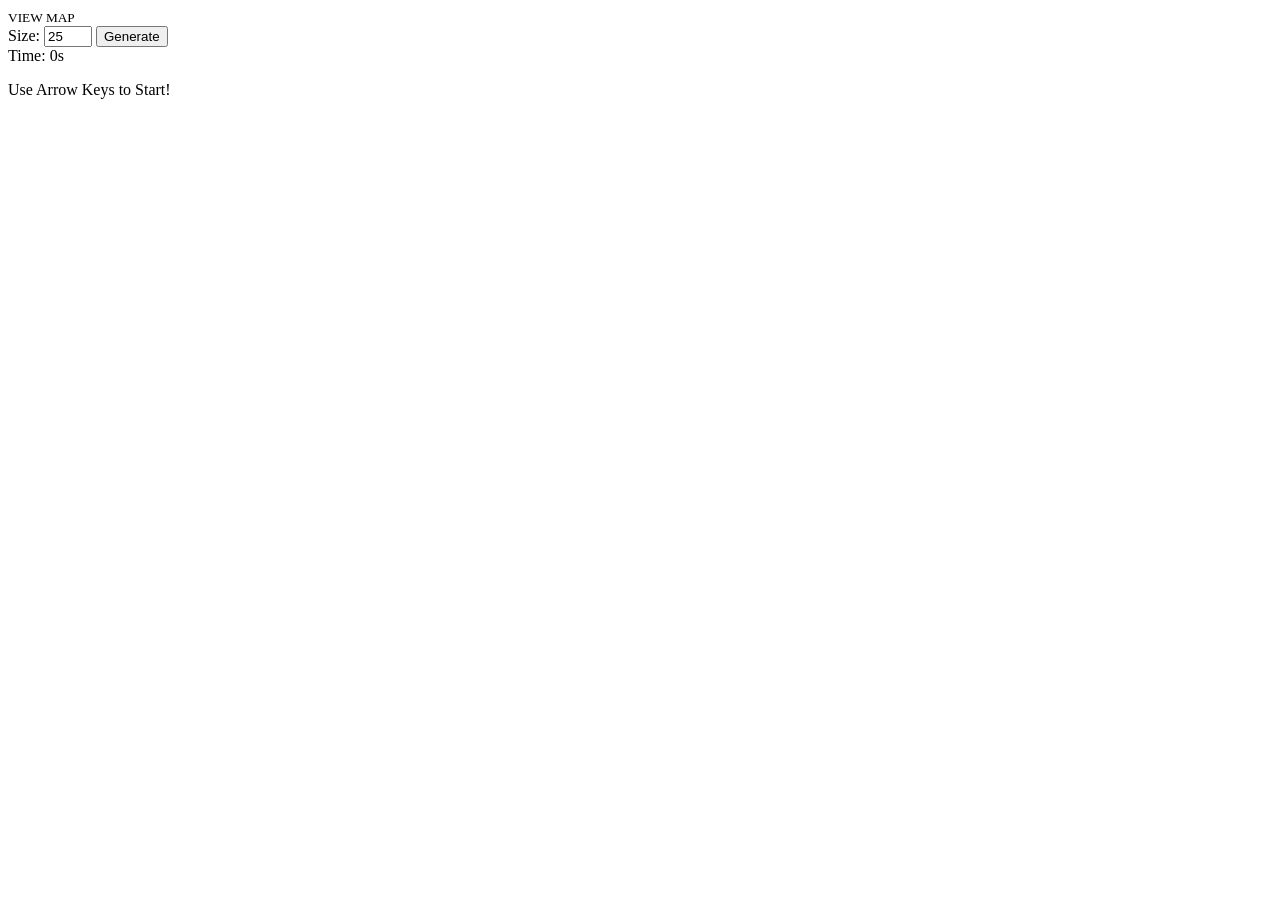
==== maze_game/index.html @ 267b0381 "Create index.html" ====
<!DOCTYPE html>
<html lang="en">
<head>
    <meta charset="UTF-8">
    <meta name="viewport" content="width=device-width, initial-scale=1.0">
    <title>Maze Explorer - Pro Version</title>
    <link rel="stylesheet" href="style.css">
</head>
<body>

    <div id="game-container">
        <div id="minimap-container" onclick="toggleMap()">
            <div id="minimap"></div>
            <div id="nav-hint"></div>
            <small id="map-label">VIEW MAP</small>
        </div>

        <div class="controls">
            <label>Size:</label>
            <input type="number" id="sizeInput" value="25" min="11" max="75">
            <button onclick="initGame()">Generate</button>
        </div>

        <div class="stats">Time: <span id="timer">0</span>s</div>
        
        <div id="maze-viewport"></div>
        
        <p id="status">Use Arrow Keys to Start!</p>
    </div>

    <script src="script.js"></script>
</body>
</html>
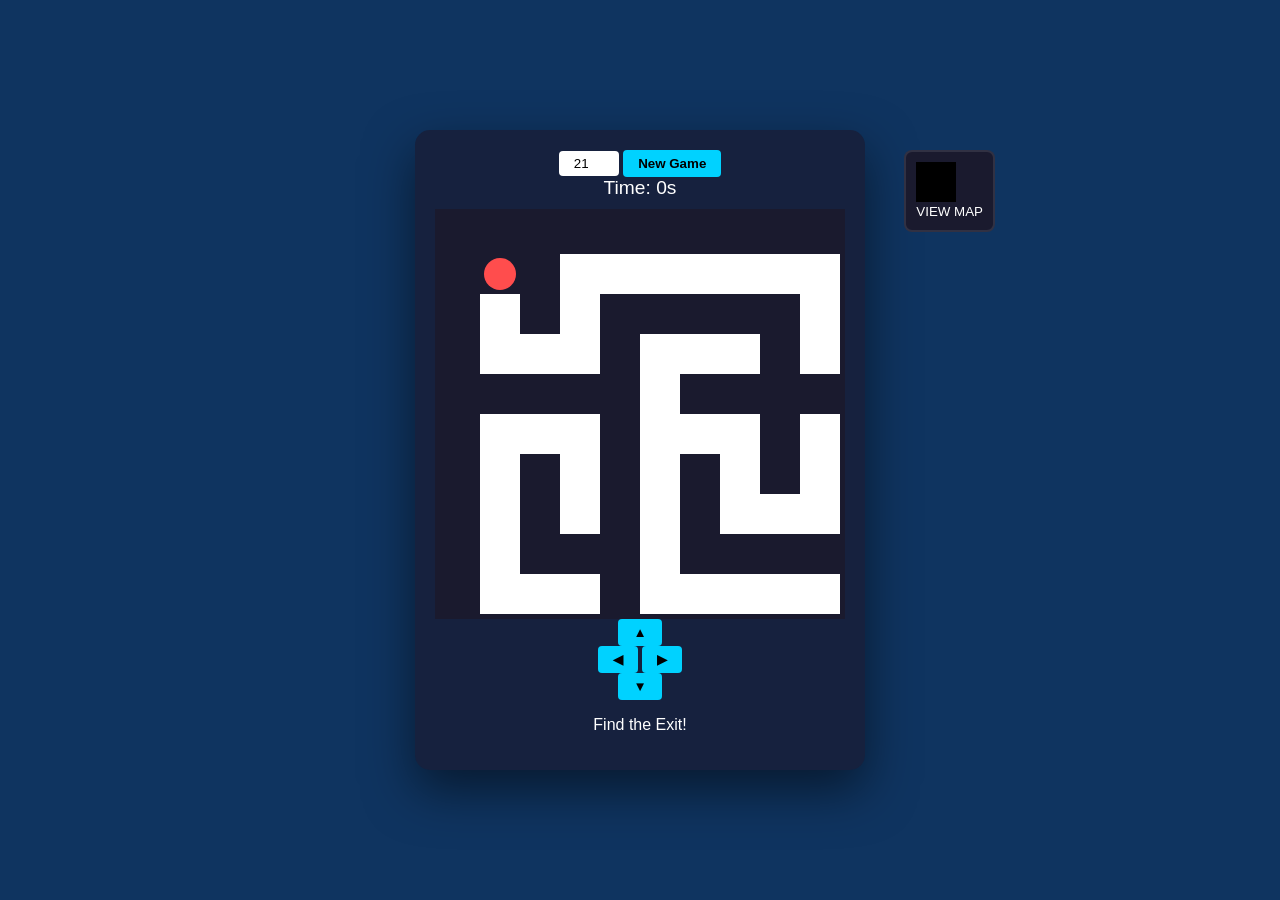
==== commit 8adda17c: "Update index.html" ====
--- a/maze_game/index.html
+++ b/maze_game/index.html
@@ -2,8 +2,8 @@
 <html lang="en">
 <head>
     <meta charset="UTF-8">
-    <meta name="viewport" content="width=device-width, initial-scale=1.0">
-    <title>Maze Explorer - Pro Version</title>
+    <meta name="viewport" content="width=device-width, initial-scale=1.0, maximum-scale=1.0, user-scalable=no">
+    <title>Maze Explorer - Mobile Ready</title>
     <link rel="stylesheet" href="style.css">
 </head>
 <body>
@@ -15,17 +15,25 @@
             <small id="map-label">VIEW MAP</small>
         </div>
 
-        <div class="controls">
-            <label>Size:</label>
-            <input type="number" id="sizeInput" value="25" min="11" max="75">
-            <button onclick="initGame()">Generate</button>
+        <div class="header-controls">
+            <input type="number" id="sizeInput" value="21" min="11" max="51">
+            <button onclick="initGame()">New Game</button>
         </div>
 
         <div class="stats">Time: <span id="timer">0</span>s</div>
         
         <div id="maze-viewport"></div>
+
+        <div class="dpad">
+            <button class="dbtn up" ontouchstart="movePlayer(0, -1)" onmousedown="movePlayer(0, -1)">▲</button>
+            <div class="dpad-mid">
+                <button class="dbtn left" ontouchstart="movePlayer(-1, 0)" onmousedown="movePlayer(-1, 0)">◀</button>
+                <button class="dbtn right" ontouchstart="movePlayer(1, 0)" onmousedown="movePlayer(1, 0)">▶</button>
+            </div>
+            <button class="dbtn down" ontouchstart="movePlayer(0, 1)" onmousedown="movePlayer(0, 1)">▼</button>
+        </div>
         
-        <p id="status">Use Arrow Keys to Start!</p>
+        <p id="status">Find the Exit!</p>
     </div>
 
     <script src="script.js"></script>
--- a/maze_game/style.css
+++ b/maze_game/style.css
@@ -0,0 +1,124 @@
+:root {
+    --wall-color: #1a1a2e;
+    --path-color: #ffffff;
+    --player-color: #ff4d4d;
+    --goal-color: #00d2ff;
+    --viewport-size: 10;
+    --cell-size: 40px;
+}
+
+body {
+    font-family: 'Segoe UI', sans-serif;
+    background: #0f3460;
+    display: flex;
+    flex-direction: column;
+    justify-content: center;
+    align-items: center;
+    height: 100vh;
+    margin: 0;
+    color: white;
+    overflow: hidden;
+}
+
+#game-container {
+    position: relative;
+    text-align: center;
+    background: #16213e;
+    padding: 20px;
+    border-radius: 15px;
+    box-shadow: 0 20px 50px rgba(0,0,0,0.5);
+}
+
+/* Controls */
+.controls {
+    margin-bottom: 15px;
+    display: flex;
+    gap: 10px;
+    justify-content: center;
+    align-items: center;
+}
+
+input {
+    width: 50px;
+    padding: 5px;
+    border-radius: 4px;
+    border: none;
+    text-align: center;
+}
+
+/* Map System */
+#minimap-container {
+    position: absolute;
+    top: 20px;
+    right: -130px;
+    cursor: pointer;
+    z-index: 100;
+    background: #1a1a2e;
+    padding: 10px;
+    border-radius: 8px;
+    border: 2px solid rgba(255,255,255,0.1);
+    transition: transform 0.2s ease;
+}
+
+#minimap {
+    display: grid;
+    width: 40px;
+    height: 40px;
+    background: #000; 
+}
+
+#minimap-container.zoomed {
+    position: fixed;
+    top: 50%;
+    left: 50%;
+    transform: translate(-50%, -50%);
+    right: auto;
+    background: rgba(5, 5, 15, 0.98);
+    padding: 30px;
+    border: 2px solid var(--goal-color);
+    max-height: 90vh;
+    max-width: 90vw;
+    overflow: auto;
+}
+
+#minimap-container.zoomed #minimap {
+    width: auto;
+    height: auto;
+}
+
+#nav-hint {
+    display: none;
+    margin-top: 20px;
+    font-weight: bold;
+    color: #ffbc00;
+    font-size: 1.2rem;
+}
+
+.zoomed #nav-hint { display: block; }
+
+/* Map Cells */
+.m-cell { width: 10px; height: 10px; }
+.m-wall { background: #333; }
+.m-path { background: #bbb; }
+.m-goal { background: var(--goal-color); box-shadow: 0 0 8px var(--goal-color); }
+.m-player { background: yellow; animation: blink 0.6s infinite; }
+
+@keyframes blink { 0%, 100% { opacity: 1; } 50% { opacity: 0.2; } }
+
+/* Main Maze */
+#maze-viewport {
+    display: grid;
+    grid-template-columns: repeat(var(--viewport-size), var(--cell-size));
+    grid-template-rows: repeat(var(--viewport-size), var(--cell-size));
+    border: 5px solid var(--wall-color);
+    background: var(--wall-color);
+}
+
+.cell { width: var(--cell-size); height: var(--cell-size); }
+.wall { background-color: var(--wall-color); }
+.path { background-color: var(--path-color); }
+.player { background-color: var(--player-color); border-radius: 50%; transform: scale(0.8); }
+.goal { background-color: var(--goal-color); }
+
+.stats { margin-bottom: 10px; font-size: 1.2rem; }
+button { padding: 6px 15px; cursor: pointer; background: var(--goal-color); border: none; border-radius: 4px; font-weight: bold; }
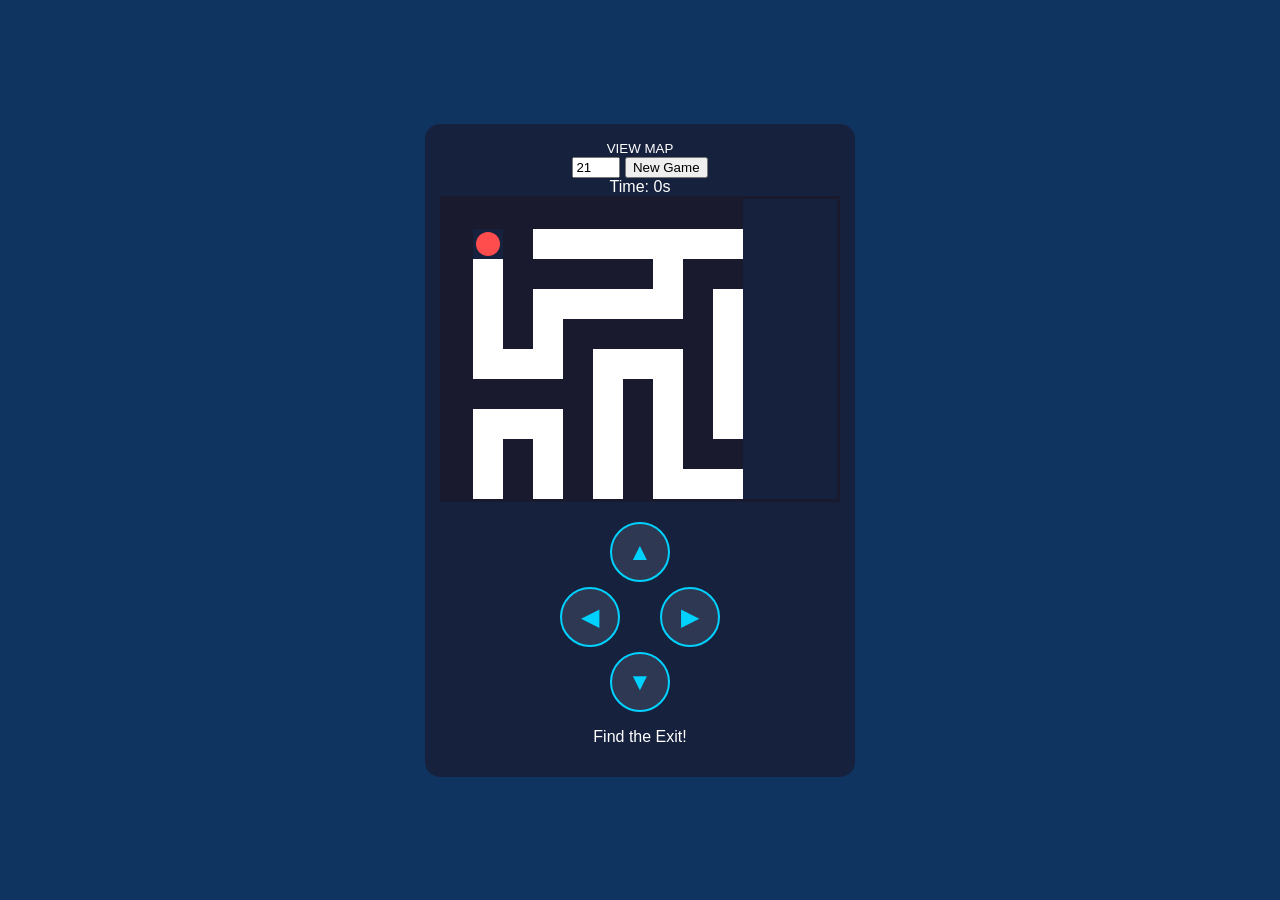
==== commit 68b28731: "Update index.html" ====
--- a/maze_game/index.html
+++ b/maze_game/index.html
@@ -3,7 +3,7 @@
 <head>
     <meta charset="UTF-8">
     <meta name="viewport" content="width=device-width, initial-scale=1.0, maximum-scale=1.0, user-scalable=no">
-    <title>Maze Explorer - Mobile Ready</title>
+    <title>Maze Explorer - Live Map</title>
     <link rel="stylesheet" href="style.css">
 </head>
 <body>
@@ -15,7 +15,7 @@
             <small id="map-label">VIEW MAP</small>
         </div>
 
-        <div class="header-controls">
+        <div class="header">
             <input type="number" id="sizeInput" value="21" min="11" max="51">
             <button onclick="initGame()">New Game</button>
         </div>
@@ -25,12 +25,12 @@
         <div id="maze-viewport"></div>
 
         <div class="dpad">
-            <button class="dbtn up" ontouchstart="movePlayer(0, -1)" onmousedown="movePlayer(0, -1)">▲</button>
+            <button class="dbtn up" onmousedown="handleMove(0, -1)" ontouchstart="handleMove(0, -1)">▲</button>
             <div class="dpad-mid">
-                <button class="dbtn left" ontouchstart="movePlayer(-1, 0)" onmousedown="movePlayer(-1, 0)">◀</button>
-                <button class="dbtn right" ontouchstart="movePlayer(1, 0)" onmousedown="movePlayer(1, 0)">▶</button>
+                <button class="dbtn left" onmousedown="handleMove(-1, 0)" ontouchstart="handleMove(-1, 0)">◀</button>
+                <button class="dbtn right" onmousedown="handleMove(1, 0)" ontouchstart="handleMove(1, 0)">▶</button>
             </div>
-            <button class="dbtn down" ontouchstart="movePlayer(0, 1)" onmousedown="movePlayer(0, 1)">▼</button>
+            <button class="dbtn down" onmousedown="handleMove(0, 1)" ontouchstart="handleMove(0, 1)">▼</button>
         </div>
         
         <p id="status">Find the Exit!</p>
--- a/maze_game/style.css
+++ b/maze_game/style.css
@@ -4,121 +4,88 @@
     --player-color: #ff4d4d;
     --goal-color: #00d2ff;
     --viewport-size: 10;
-    --cell-size: 40px;
+    --cell-size: 30px; /* Smaller for mobile screens */
 }
 
 body {
     font-family: 'Segoe UI', sans-serif;
     background: #0f3460;
     display: flex;
-    flex-direction: column;
     justify-content: center;
     align-items: center;
     height: 100vh;
     margin: 0;
     color: white;
     overflow: hidden;
+    touch-action: manipulation; /* Prevents double-tap zoom */
 }
 
 #game-container {
     position: relative;
     text-align: center;
     background: #16213e;
-    padding: 20px;
+    padding: 15px;
     border-radius: 15px;
-    box-shadow: 0 20px 50px rgba(0,0,0,0.5);
+    width: 90vw;
+    max-width: 400px;
 }
 
-/* Controls */
-.controls {
-    margin-bottom: 15px;
+/* D-Pad Layout */
+.dpad {
     display: flex;
-    gap: 10px;
+    flex-direction: column;
+    align-items: center;
+    margin-top: 20px;
+    gap: 5px;
+}
+
+.dpad-mid {
+    display: flex;
+    gap: 40px;
+}
+
+.dbtn {
+    width: 60px;
+    height: 60px;
+    background: rgba(255, 255, 255, 0.1);
+    border: 2px solid var(--goal-color);
+    color: var(--goal-color);
+    border-radius: 50%;
+    font-size: 24px;
+    display: flex;
     justify-content: center;
     align-items: center;
+    cursor: pointer;
+    user-select: none;
+    -webkit-tap-highlight-color: transparent;
 }
 
-input {
-    width: 50px;
-    padding: 5px;
-    border-radius: 4px;
-    border: none;
-    text-align: center;
+.dbtn:active {
+    background: var(--goal-color);
+    color: #16213e;
 }
 
-/* Map System */
-#minimap-container {
-    position: absolute;
-    top: 20px;
-    right: -130px;
-    cursor: pointer;
-    z-index: 100;
-    background: #1a1a2e;
-    padding: 10px;
-    border-radius: 8px;
-    border: 2px solid rgba(255,255,255,0.1);
-    transition: transform 0.2s ease;
-}
-
-#minimap {
-    display: grid;
-    width: 40px;
-    height: 40px;
-    background: #000; 
-}
-
-#minimap-container.zoomed {
-    position: fixed;
-    top: 50%;
-    left: 50%;
-    transform: translate(-50%, -50%);
-    right: auto;
-    background: rgba(5, 5, 15, 0.98);
-    padding: 30px;
-    border: 2px solid var(--goal-color);
-    max-height: 90vh;
-    max-width: 90vw;
-    overflow: auto;
-}
-
-#minimap-container.zoomed #minimap {
-    width: auto;
-    height: auto;
-}
-
-#nav-hint {
-    display: none;
-    margin-top: 20px;
-    font-weight: bold;
-    color: #ffbc00;
-    font-size: 1.2rem;
-}
-
-.zoomed #nav-hint { display: block; }
-
-/* Map Cells */
-.m-cell { width: 10px; height: 10px; }
-.m-wall { background: #333; }
-.m-path { background: #bbb; }
-.m-goal { background: var(--goal-color); box-shadow: 0 0 8px var(--goal-color); }
-.m-player { background: yellow; animation: blink 0.6s infinite; }
-
-@keyframes blink { 0%, 100% { opacity: 1; } 50% { opacity: 0.2; } }
-
-/* Main Maze */
+/* Rest of previous styles stay same, just adjust cell size */
 #maze-viewport {
     display: grid;
     grid-template-columns: repeat(var(--viewport-size), var(--cell-size));
     grid-template-rows: repeat(var(--viewport-size), var(--cell-size));
-    border: 5px solid var(--wall-color);
-    background: var(--wall-color);
+    margin: 0 auto;
+    border: 3px solid var(--wall-color);
 }
 
 .cell { width: var(--cell-size); height: var(--cell-size); }
-.wall { background-color: var(--wall-color); }
-.path { background-color: var(--path-color); }
-.player { background-color: var(--player-color); border-radius: 50%; transform: scale(0.8); }
-.goal { background-color: var(--goal-color); }
+.wall { background: var(--wall-color); }
+.path { background: var(--path-color); }
+.player { background: var(--player-color); border-radius: 50%; transform: scale(0.8); }
+.goal { background: var(--goal-color); }
 
-.stats { margin-bottom: 10px; font-size: 1.2rem; }
-button { padding: 6px 15px; cursor: pointer; background: var(--goal-color); border: none; border-radius: 4px; font-weight: bold; }
+/* Minimap Zoomed view responsive */
+#minimap-container.zoomed {
+    position: fixed;
+    top: 50%; left: 50%;
+    transform: translate(-50%, -50%);
+    background: rgba(0,0,0,0.9);
+    padding: 20px;
+    z-index: 1000;
+}
